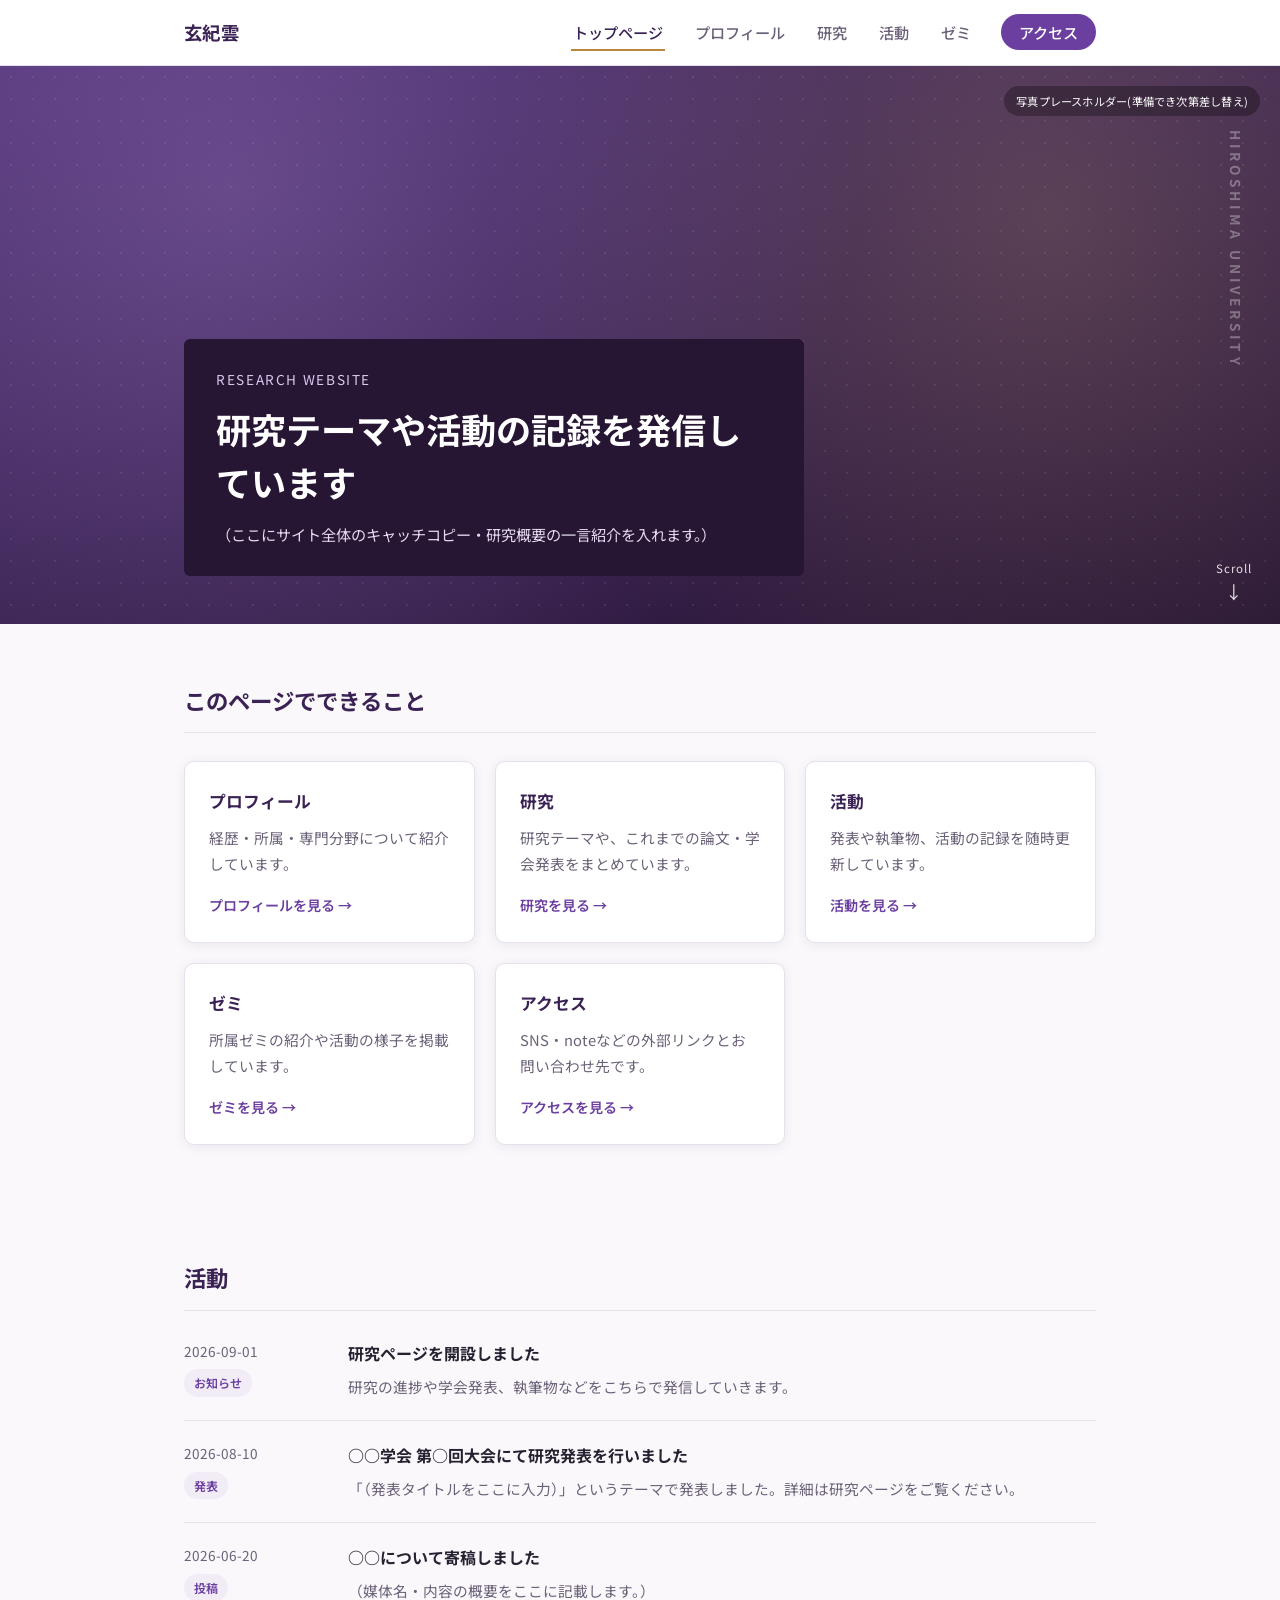
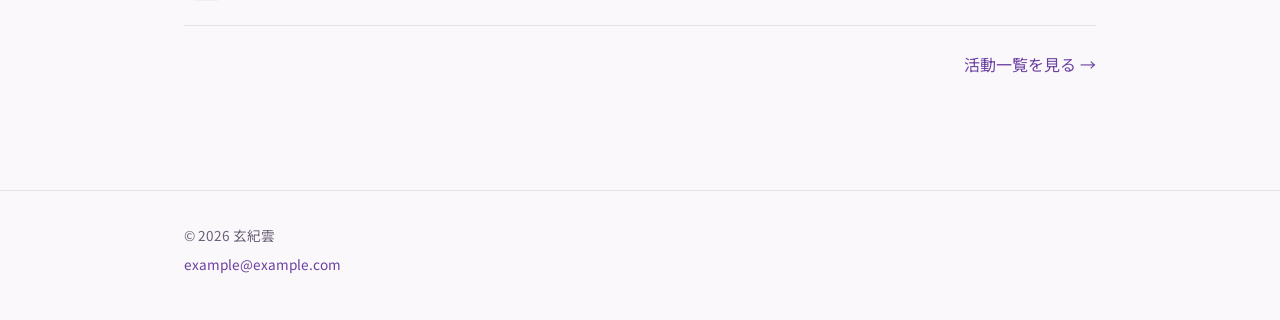
==== index.html @ 5efe521a "初回公開: 研究ページ一式" ====
<!DOCTYPE html>
<html lang="ja">
<head>
<meta charset="UTF-8">
<meta name="viewport" content="width=device-width, initial-scale=1.0">
<title>玄紀雲の研究ページ</title>
<meta name="description" content="玄紀雲(広島大学大学院 人間社会科学研究科)の研究・活動を紹介するページです。">
<link rel="preconnect" href="https://fonts.googleapis.com">
<link rel="preconnect" href="https://fonts.gstatic.com" crossorigin>
<link href="https://fonts.googleapis.com/css2?family=Noto+Sans+JP:wght@400;500;700&display=swap" rel="stylesheet">
<link rel="stylesheet" href="css/style.css">
</head>
<body>

<header id="site-header"></header>

<section class="hero-photo">
  <span class="hero-photo-note">写真プレースホルダー(準備でき次第差し替え)</span>
  <div class="hero-vertical-text" aria-hidden="true">HIROSHIMA UNIVERSITY</div>
  <div class="hero-photo-inner">
    <div class="hero-tagline-box">
      <p class="hero-eyebrow">Research Website</p>
      <h1>研究テーマや活動の記録を発信しています</h1>
      <p class="hero-sub">（ここにサイト全体のキャッチコピー・研究概要の一言紹介を入れます。）</p>
    </div>
  </div>
  <a class="scroll-indicator" href="#page-content">
    <span>Scroll</span>
    <span class="scroll-arrow">&darr;</span>
  </a>
</section>

<section class="section" id="page-content">
  <div class="container">
    <h2 class="section-title">このページでできること</h2>
    <div class="card-grid">
      <div class="card reveal">
        <h3>プロフィール</h3>
        <p>経歴・所属・専門分野について紹介しています。</p>
        <a class="more" href="profile.html">プロフィールを見る &rarr;</a>
      </div>
      <div class="card reveal" style="transition-delay:0.05s">
        <h3>研究</h3>
        <p>研究テーマや、これまでの論文・学会発表をまとめています。</p>
        <a class="more" href="research.html">研究を見る &rarr;</a>
      </div>
      <div class="card reveal" style="transition-delay:0.1s">
        <h3>活動</h3>
        <p>発表や執筆物、活動の記録を随時更新しています。</p>
        <a class="more" href="activity.html">活動を見る &rarr;</a>
      </div>
      <div class="card reveal" style="transition-delay:0.15s">
        <h3>ゼミ</h3>
        <p>所属ゼミの紹介や活動の様子を掲載しています。</p>
        <a class="more" href="seminar.html">ゼミを見る &rarr;</a>
      </div>
      <div class="card reveal" style="transition-delay:0.2s">
        <h3>アクセス</h3>
        <p>SNS・noteなどの外部リンクとお問い合わせ先です。</p>
        <a class="more" href="access.html">アクセスを見る &rarr;</a>
      </div>
    </div>
  </div>
</section>

<section class="section">
  <div class="container">
    <h2 class="section-title">活動</h2>
    <ul id="activity-list-preview"></ul>
    <p class="section-footer"><a href="activity.html">活動一覧を見る &rarr;</a></p>
  </div>
</section>

<footer id="site-footer"></footer>

<script src="js/site-config.js"></script>
<script src="js/activity-data.js"></script>
<script src="js/research-data.js"></script>
<script src="js/common.js"></script>
</body>
</html>
---- css/style.css ----
/* ==========================================================
   基本設定
   ========================================================== */
:root {
  /* ヒーロー(トップの紫の帯)専用。テーマが変わっても固定です */
  --color-hero-from: #4b2e6f;
  --color-hero-to: #271534;

  /* ページ全体のトークン。ライト/ダークで下記のブロックにより切り替わります */
  --color-bg: #faf8fb;
  --color-surface: #ffffff;
  --color-text: #262030;
  --color-text-soft: #6b6178;
  --color-border: #e6e0ea;
  --color-heading: #3a2354;
  --color-link: #6b3fa0;
  --color-accent: #b8873c;
  --color-badge-bg: #f1ecf6;
  --color-photo-placeholder: #e6e0ea;
  --shadow: 0 2px 12px rgba(58, 35, 84, 0.08);
  --shadow-hover: 0 6px 20px rgba(58, 35, 84, 0.14);

  --max-width: 960px;
  --radius: 10px;
}

@media (prefers-color-scheme: dark) {
  :root:not([data-theme="light"]) {
    --color-bg: #17121f;
    --color-surface: #201a2c;
    --color-text: #ece7f2;
    --color-text-soft: #b0a7c2;
    --color-border: #352a44;
    --color-heading: #e9defa;
    --color-link: #b48ee0;
    --color-accent: #d9b46a;
    --color-badge-bg: #2c2338;
    --color-photo-placeholder: #2c2338;
    --shadow: 0 2px 14px rgba(0, 0, 0, 0.35);
    --shadow-hover: 0 8px 24px rgba(0, 0, 0, 0.45);
  }
}

:root[data-theme="dark"] {
  --color-bg: #17121f;
  --color-surface: #201a2c;
  --color-text: #ece7f2;
  --color-text-soft: #b0a7c2;
  --color-border: #352a44;
  --color-heading: #e9defa;
  --color-link: #b48ee0;
  --color-accent: #d9b46a;
  --color-badge-bg: #2c2338;
  --color-photo-placeholder: #2c2338;
  --shadow: 0 2px 14px rgba(0, 0, 0, 0.35);
  --shadow-hover: 0 8px 24px rgba(0, 0, 0, 0.45);
}

* {
  box-sizing: border-box;
}

html {
  scroll-behavior: smooth;
}

body {
  margin: 0;
  font-family: "Noto Sans JP", "Hiragino Sans", "Yu Gothic", sans-serif;
  color: var(--color-text);
  background: var(--color-bg);
  line-height: 1.8;
  -webkit-font-smoothing: antialiased;
}

img {
  max-width: 100%;
  display: block;
}

a {
  color: var(--color-link);
  text-decoration: none;
}

a:hover {
  text-decoration: underline;
}

ul {
  list-style: none;
  margin: 0;
  padding: 0;
}

.container {
  max-width: var(--max-width);
  margin: 0 auto;
  padding: 0 24px;
}

/* ==========================================================
   ヘッダー
   ========================================================== */
#site-header {
  position: sticky;
  top: 0;
  z-index: 100;
  background: var(--color-surface);
  border-bottom: 1px solid var(--color-border);
}

.header-inner {
  max-width: var(--max-width);
  margin: 0 auto;
  padding: 16px 24px;
  display: flex;
  align-items: center;
  justify-content: space-between;
}

.brand {
  font-size: 1.15rem;
  font-weight: 700;
  color: var(--color-heading);
  letter-spacing: 0.02em;
}

.brand:hover {
  text-decoration: none;
}

.site-nav ul {
  display: flex;
  gap: 28px;
}

.site-nav a {
  color: var(--color-text-soft);
  font-size: 0.95rem;
  font-weight: 500;
  padding: 6px 2px;
  border-bottom: 2px solid transparent;
  transition: color 0.15s ease, border-color 0.15s ease;
}

.site-nav a:hover {
  color: var(--color-heading);
  text-decoration: none;
}

.site-nav a.active {
  color: var(--color-heading);
  border-bottom-color: var(--color-accent);
}

.site-nav a.nav-cta {
  color: #fff;
  background: var(--color-link);
  padding: 7px 18px;
  border-radius: 999px;
  border-bottom: none;
}

.site-nav a.nav-cta:hover {
  color: #fff;
  background: var(--color-heading);
}

.site-nav a.nav-cta.active {
  color: #fff;
  background: var(--color-heading);
  border-bottom: none;
}

.nav-toggle {
  display: none;
  flex-direction: column;
  justify-content: center;
  gap: 5px;
  width: 32px;
  height: 32px;
  background: none;
  border: none;
  cursor: pointer;
  padding: 0;
}

.nav-toggle span {
  display: block;
  height: 2px;
  background: var(--color-heading);
  border-radius: 1px;
}

/* ==========================================================
   ヒーロー(トップページ上部・写真プレースホルダー)
   実際の写真ができたら .hero-photo の background を
   画像に差し替えてください(下の解説コメント参照)。
   ========================================================== */
.hero-photo {
  position: relative;
  min-height: 62vh;
  display: flex;
  align-items: flex-end;
  overflow: hidden;
  color: #fff;

  /* ↓ここが写真の代わりのプレースホルダー背景です。
     実際の写真を使う場合は例えば次のように書き換えます:
     background: linear-gradient(180deg, rgba(20,10,30,.45), rgba(20,10,30,.7)),
                 url("images/hero.jpg") center/cover no-repeat; */
  background: radial-gradient(circle at 18% 22%, rgba(180, 143, 224, 0.32), transparent 55%),
    radial-gradient(circle at 82% 28%, rgba(217, 180, 106, 0.22), transparent 50%),
    linear-gradient(160deg, var(--color-hero-from) 0%, var(--color-hero-to) 100%);
}

.hero-photo::after {
  content: "";
  position: absolute;
  inset: 0;
  background-image: radial-gradient(rgba(255, 255, 255, 0.08) 1px, transparent 1px);
  background-size: 22px 22px;
  pointer-events: none;
}

.hero-photo-note {
  position: absolute;
  top: 20px;
  right: 20px;
  z-index: 2;
  font-size: 0.7rem;
  color: #fff;
  background: rgba(0, 0, 0, 0.3);
  padding: 5px 12px;
  border-radius: 999px;
  letter-spacing: 0.02em;
}

.hero-vertical-text {
  position: absolute;
  top: 64px;
  right: 32px;
  z-index: 1;
  writing-mode: vertical-rl;
  font-size: 0.85rem;
  letter-spacing: 0.3em;
  color: rgba(255, 255, 255, 0.32);
  font-weight: 700;
  user-select: none;
}

.hero-photo-inner {
  position: relative;
  z-index: 2;
  max-width: var(--max-width);
  margin: 0 auto;
  width: 100%;
  padding: 0 24px;
}

.hero-tagline-box {
  background: var(--color-hero-to);
  padding: 28px 32px;
  margin: 0 0 48px;
  max-width: 620px;
  border-radius: 6px;
}

.hero-eyebrow {
  font-size: 0.85rem;
  letter-spacing: 0.12em;
  text-transform: uppercase;
  color: #d9c9ec;
  margin: 0 0 12px;
}

.hero-tagline-box h1 {
  font-size: clamp(1.5rem, 3vw, 2.2rem);
  margin: 0 0 12px;
  line-height: 1.5;
}

.hero-sub {
  color: #e6dcf1;
  margin: 0;
  font-size: 0.95rem;
}

.scroll-indicator {
  position: absolute;
  right: 28px;
  bottom: 24px;
  z-index: 2;
  display: flex;
  flex-direction: column;
  align-items: center;
  gap: 4px;
  color: rgba(255, 255, 255, 0.85);
  font-size: 0.72rem;
  letter-spacing: 0.08em;
}

.scroll-indicator:hover {
  color: #fff;
  text-decoration: none;
}

.scroll-arrow {
  font-size: 1.1rem;
  line-height: 1;
}

@media (prefers-reduced-motion: no-preference) {
  .scroll-arrow {
    animation: bounceDown 1.6s ease-in-out infinite;
  }
}

@keyframes bounceDown {
  0%,
  100% {
    transform: translateY(0);
  }
  50% {
    transform: translateY(6px);
  }
}

/* ==========================================================
   共通セクション
   ========================================================== */
.section {
  padding: 56px 24px;
}

.section-title {
  font-size: 1.4rem;
  font-weight: 700;
  color: var(--color-heading);
  margin: 0 0 28px;
  padding-bottom: 12px;
  border-bottom: 1px solid var(--color-border);
}

.page-header {
  padding: 48px 24px 24px;
  max-width: var(--max-width);
  margin: 0 auto;
}

.page-header h1 {
  font-size: 1.8rem;
  color: var(--color-heading);
  margin: 0 0 8px;
}

.page-header p {
  color: var(--color-text-soft);
  margin: 0;
}

/* ==========================================================
   カード(トップページの案内リンクなど)
   ========================================================== */
.card-grid {
  display: grid;
  grid-template-columns: repeat(auto-fit, minmax(220px, 1fr));
  gap: 20px;
}

.card {
  background: var(--color-surface);
  border: 1px solid var(--color-border);
  border-radius: var(--radius);
  padding: 24px;
  box-shadow: var(--shadow);
  transition: transform 0.15s ease, box-shadow 0.15s ease;
}

.card:hover {
  transform: translateY(-2px);
  box-shadow: var(--shadow-hover);
}

.card h3 {
  margin: 0 0 8px;
  color: var(--color-heading);
  font-size: 1.05rem;
}

.card p {
  margin: 0 0 12px;
  color: var(--color-text-soft);
  font-size: 0.92rem;
}

.card a.more {
  font-size: 0.88rem;
  font-weight: 600;
}

/* ==========================================================
   お知らせ一覧
   ========================================================== */
.news-item {
  display: flex;
  gap: 24px;
  padding: 20px 0;
  border-bottom: 1px solid var(--color-border);
}

.news-item:first-child {
  padding-top: 0;
}

.news-meta {
  flex: 0 0 140px;
  display: flex;
  flex-direction: column;
  gap: 6px;
}

.news-date {
  font-size: 0.85rem;
  color: var(--color-text-soft);
}

.news-category {
  display: inline-block;
  font-size: 0.75rem;
  font-weight: 600;
  color: var(--color-link);
  background: var(--color-badge-bg);
  border-radius: 999px;
  padding: 3px 10px;
  width: fit-content;
}

.news-body h3 {
  margin: 0 0 6px;
  font-size: 1rem;
  color: var(--color-text);
}

.news-body p {
  margin: 0;
  color: var(--color-text-soft);
  font-size: 0.92rem;
}

.section-footer {
  margin-top: 24px;
  text-align: right;
}

/* ==========================================================
   プロフィールページ
   ========================================================== */
.profile-layout {
  display: grid;
  grid-template-columns: 200px 1fr;
  gap: 40px;
  align-items: start;
}

.profile-photo {
  width: 200px;
  height: 200px;
  border-radius: var(--radius);
  background: var(--color-photo-placeholder);
  display: flex;
  align-items: center;
  justify-content: center;
  color: var(--color-text-soft);
  font-size: 0.85rem;
  text-align: center;
  overflow: hidden;
}

.profile-info h2 {
  margin: 0 0 4px;
  color: var(--color-heading);
}

.profile-info .affiliation {
  color: var(--color-text-soft);
  margin: 0 0 20px;
}

.profile-info .intro {
  white-space: pre-line;
}

/* ==========================================================
   研究・業績ページ
   ========================================================== */
.research-theme {
  padding: 20px 0;
  border-bottom: 1px solid var(--color-border);
}

.research-theme:last-child {
  border-bottom: none;
}

.research-theme h3 {
  margin: 0 0 8px;
  color: var(--color-heading);
}

.research-theme p {
  margin: 0;
  color: var(--color-text-soft);
}

.pub-item {
  display: flex;
  gap: 16px;
  padding: 14px 0;
  border-bottom: 1px solid var(--color-border);
  font-size: 0.94rem;
}

.pub-item:last-child {
  border-bottom: none;
}

.pub-year {
  flex: 0 0 52px;
  color: var(--color-text-soft);
}

.pub-type {
  flex: 0 0 84px;
  color: var(--color-link);
  font-weight: 600;
}

.pub-text {
  flex: 1;
}

/* ==========================================================
   アクセスページ(SNS一覧・連絡先)
   ========================================================== */
.sns-list li {
  padding: 14px 0;
  border-bottom: 1px solid var(--color-border);
  font-size: 1rem;
}

.sns-list li:last-child {
  border-bottom: none;
}

.sns-list .empty {
  color: var(--color-text-soft);
  font-size: 0.92rem;
}

.contact-card {
  background: var(--color-surface);
  border: 1px solid var(--color-border);
  border-radius: var(--radius);
  padding: 32px;
  box-shadow: var(--shadow);
  max-width: 480px;
}

.contact-card dt {
  font-size: 0.82rem;
  color: var(--color-text-soft);
  margin-top: 16px;
}

.contact-card dt:first-child {
  margin-top: 0;
}

.contact-card dd {
  margin: 4px 0 0;
  font-size: 1rem;
}

/* ==========================================================
   フッター
   ========================================================== */
#site-footer {
  border-top: 1px solid var(--color-border);
  margin-top: 40px;
}

.footer-inner {
  max-width: var(--max-width);
  margin: 0 auto;
  padding: 28px 24px 40px;
  color: var(--color-text-soft);
  font-size: 0.85rem;
}

.footer-inner p {
  margin: 4px 0;
}

/* ==========================================================
   動きの演出(スクロールで要素がふわっと表示される)
   .reveal を付けた要素は、画面内に入ったタイミングで
   js/common.js の setupScrollReveal() が is-visible を付与します。
   ========================================================== */
@media (prefers-reduced-motion: no-preference) {
  .reveal {
    opacity: 0;
    transform: translateY(16px);
    transition: opacity 0.5s ease, transform 0.5s ease;
  }

  .reveal.is-visible {
    opacity: 1;
    transform: translateY(0);
  }
}

/* ==========================================================
   レスポンシブ(スマートフォン)
   ========================================================== */
@media (max-width: 720px) {
  .nav-toggle {
    display: flex;
  }

  .site-nav {
    position: absolute;
    top: 100%;
    left: 0;
    right: 0;
    background: var(--color-surface);
    border-bottom: 1px solid var(--color-border);
    display: none;
  }

  .site-nav.open {
    display: block;
  }

  .site-nav ul {
    flex-direction: column;
    padding: 8px 24px 16px;
    gap: 4px;
  }

  .site-nav a {
    display: block;
    padding: 10px 0;
    border-bottom: none;
  }

  .profile-layout {
    grid-template-columns: 1fr;
  }

  .profile-photo {
    width: 140px;
    height: 140px;
  }

  .news-item {
    flex-direction: column;
    gap: 8px;
  }

  .news-meta {
    flex-direction: row;
    align-items: center;
  }

  .hero-photo {
    min-height: 52vh;
  }

  .hero-vertical-text {
    display: none;
  }

  .hero-tagline-box {
    padding: 20px 22px;
    margin-bottom: 40px;
  }
}
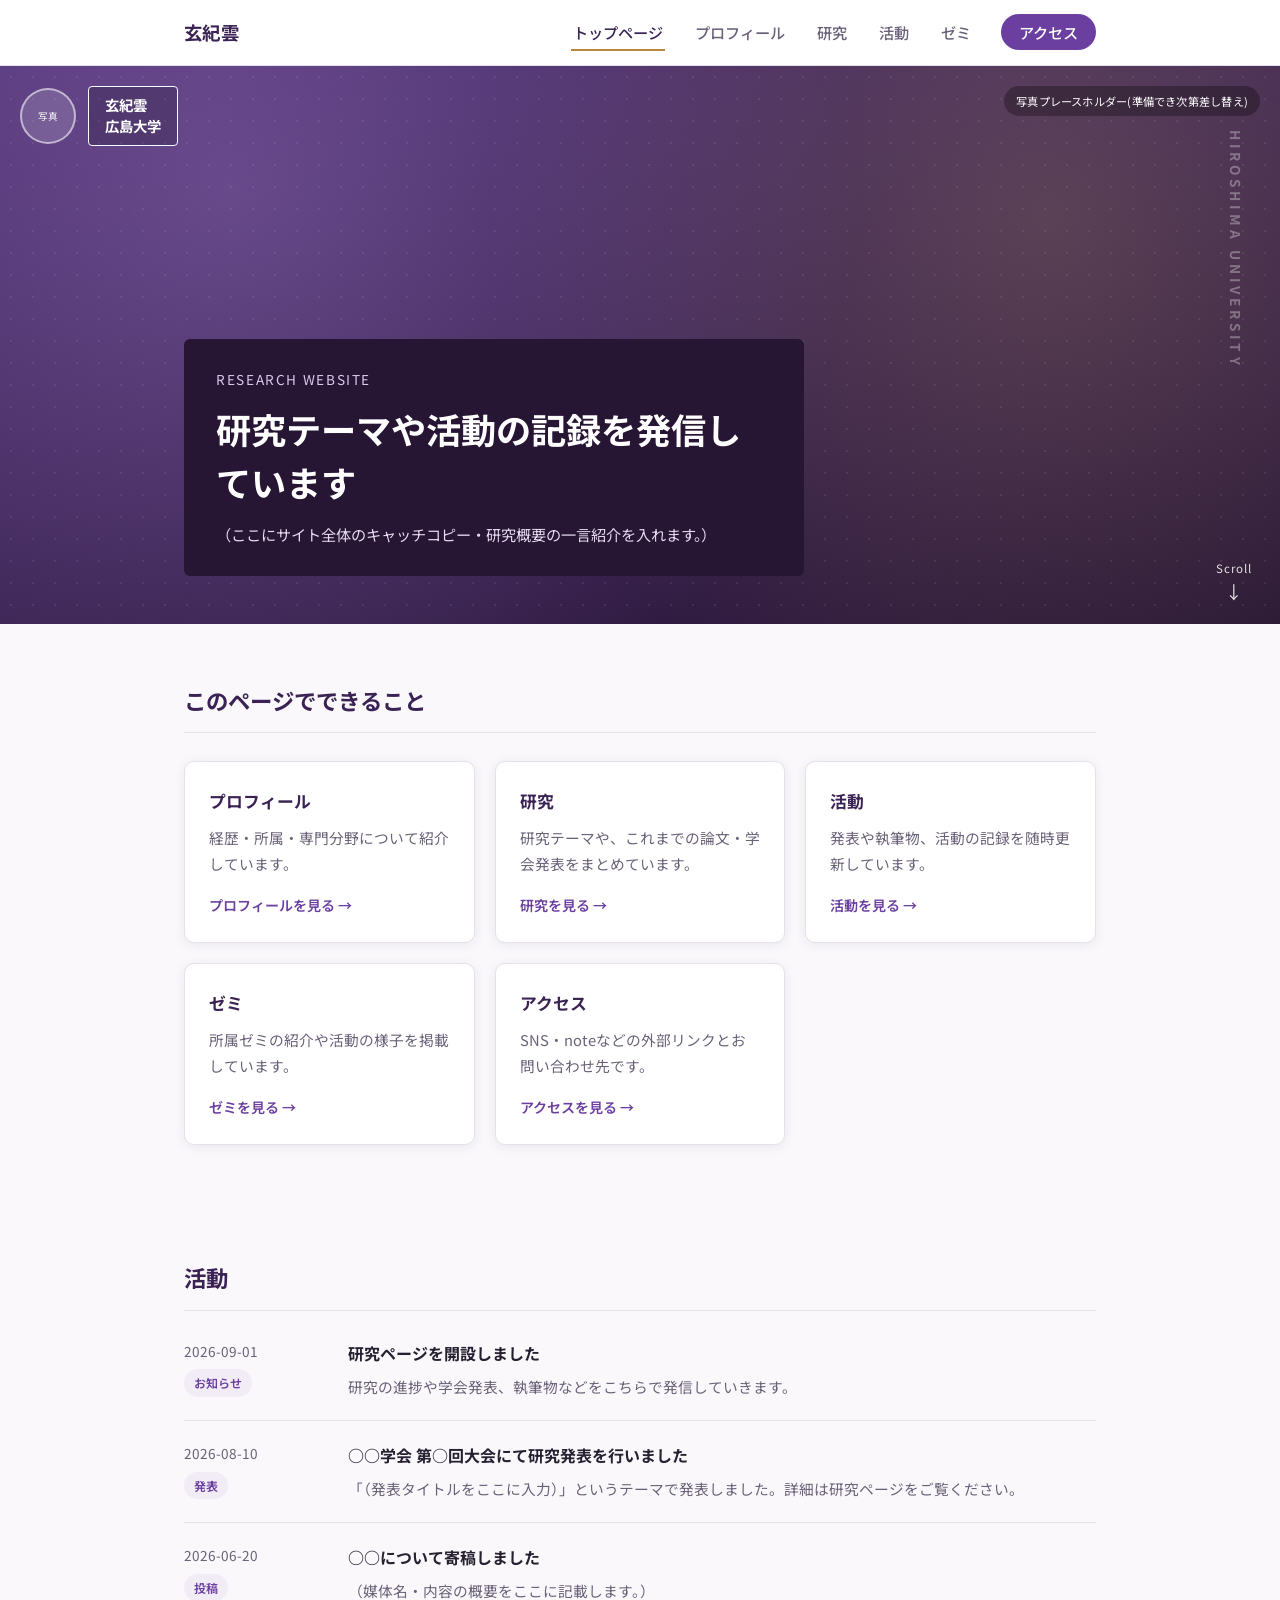
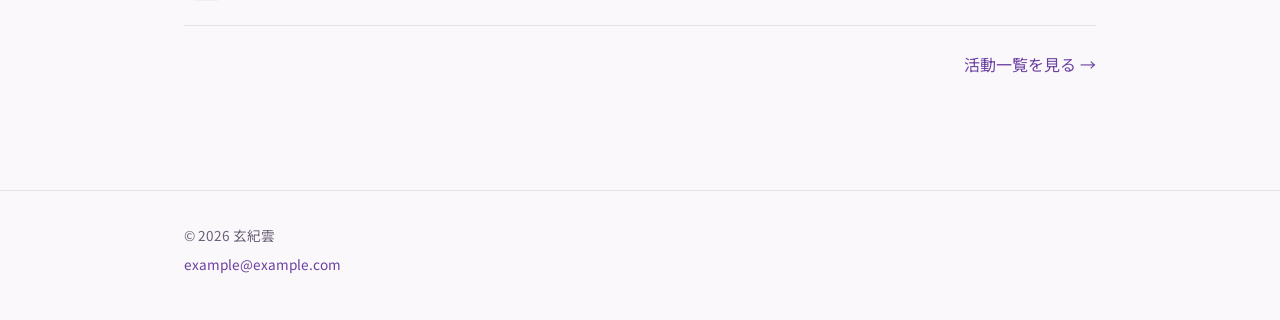
==== commit 53ae45d2: "トップにアイコン+氏名・所属バッジを追加" ====
--- a/index.html
+++ b/index.html
@@ -16,6 +16,10 @@
 
 <section class="hero-photo">
   <span class="hero-photo-note">写真プレースホルダー(準備でき次第差し替え)</span>
+  <div class="hero-identity">
+    <div class="hero-icon">写真</div>
+    <div class="hero-identity-box">玄紀雲<br>広島大学</div>
+  </div>
   <div class="hero-vertical-text" aria-hidden="true">HIROSHIMA UNIVERSITY</div>
   <div class="hero-photo-inner">
     <div class="hero-tagline-box">
--- a/css/style.css
+++ b/css/style.css
@@ -237,6 +237,53 @@
   letter-spacing: 0.02em;
 }
 
+/* 左上のアイコン+名前バッジ。
+   実際のアイコン画像ができたら .hero-icon の中身を
+   <img src="images/icon.jpg" alt=""> に差し替えてください。 */
+.hero-identity {
+  position: absolute;
+  top: 20px;
+  left: 20px;
+  z-index: 2;
+  display: flex;
+  align-items: center;
+  gap: 12px;
+}
+
+.hero-icon {
+  width: 56px;
+  height: 56px;
+  border-radius: 50%;
+  background: rgba(255, 255, 255, 0.15);
+  border: 2px solid rgba(255, 255, 255, 0.55);
+  display: flex;
+  align-items: center;
+  justify-content: center;
+  color: #fff;
+  font-size: 0.6rem;
+  text-align: center;
+  line-height: 1.3;
+  overflow: hidden;
+  flex-shrink: 0;
+}
+
+.hero-icon img {
+  width: 100%;
+  height: 100%;
+  object-fit: cover;
+}
+
+.hero-identity-box {
+  border: 1.5px solid #fff;
+  border-radius: 4px;
+  background: rgba(0, 0, 0, 0.18);
+  color: #fff;
+  padding: 8px 16px;
+  font-size: 0.9rem;
+  font-weight: 700;
+  line-height: 1.45;
+}
+
 .hero-vertical-text {
   position: absolute;
   top: 64px;
@@ -686,4 +733,21 @@
     padding: 20px 22px;
     margin-bottom: 40px;
   }
-}
+
+  .hero-icon {
+    width: 40px;
+    height: 40px;
+    font-size: 0.5rem;
+  }
+
+  .hero-identity-box {
+    font-size: 0.78rem;
+    padding: 6px 12px;
+  }
+
+  .hero-photo-note {
+    max-width: 130px;
+    font-size: 0.62rem;
+    text-align: right;
+  }
+}
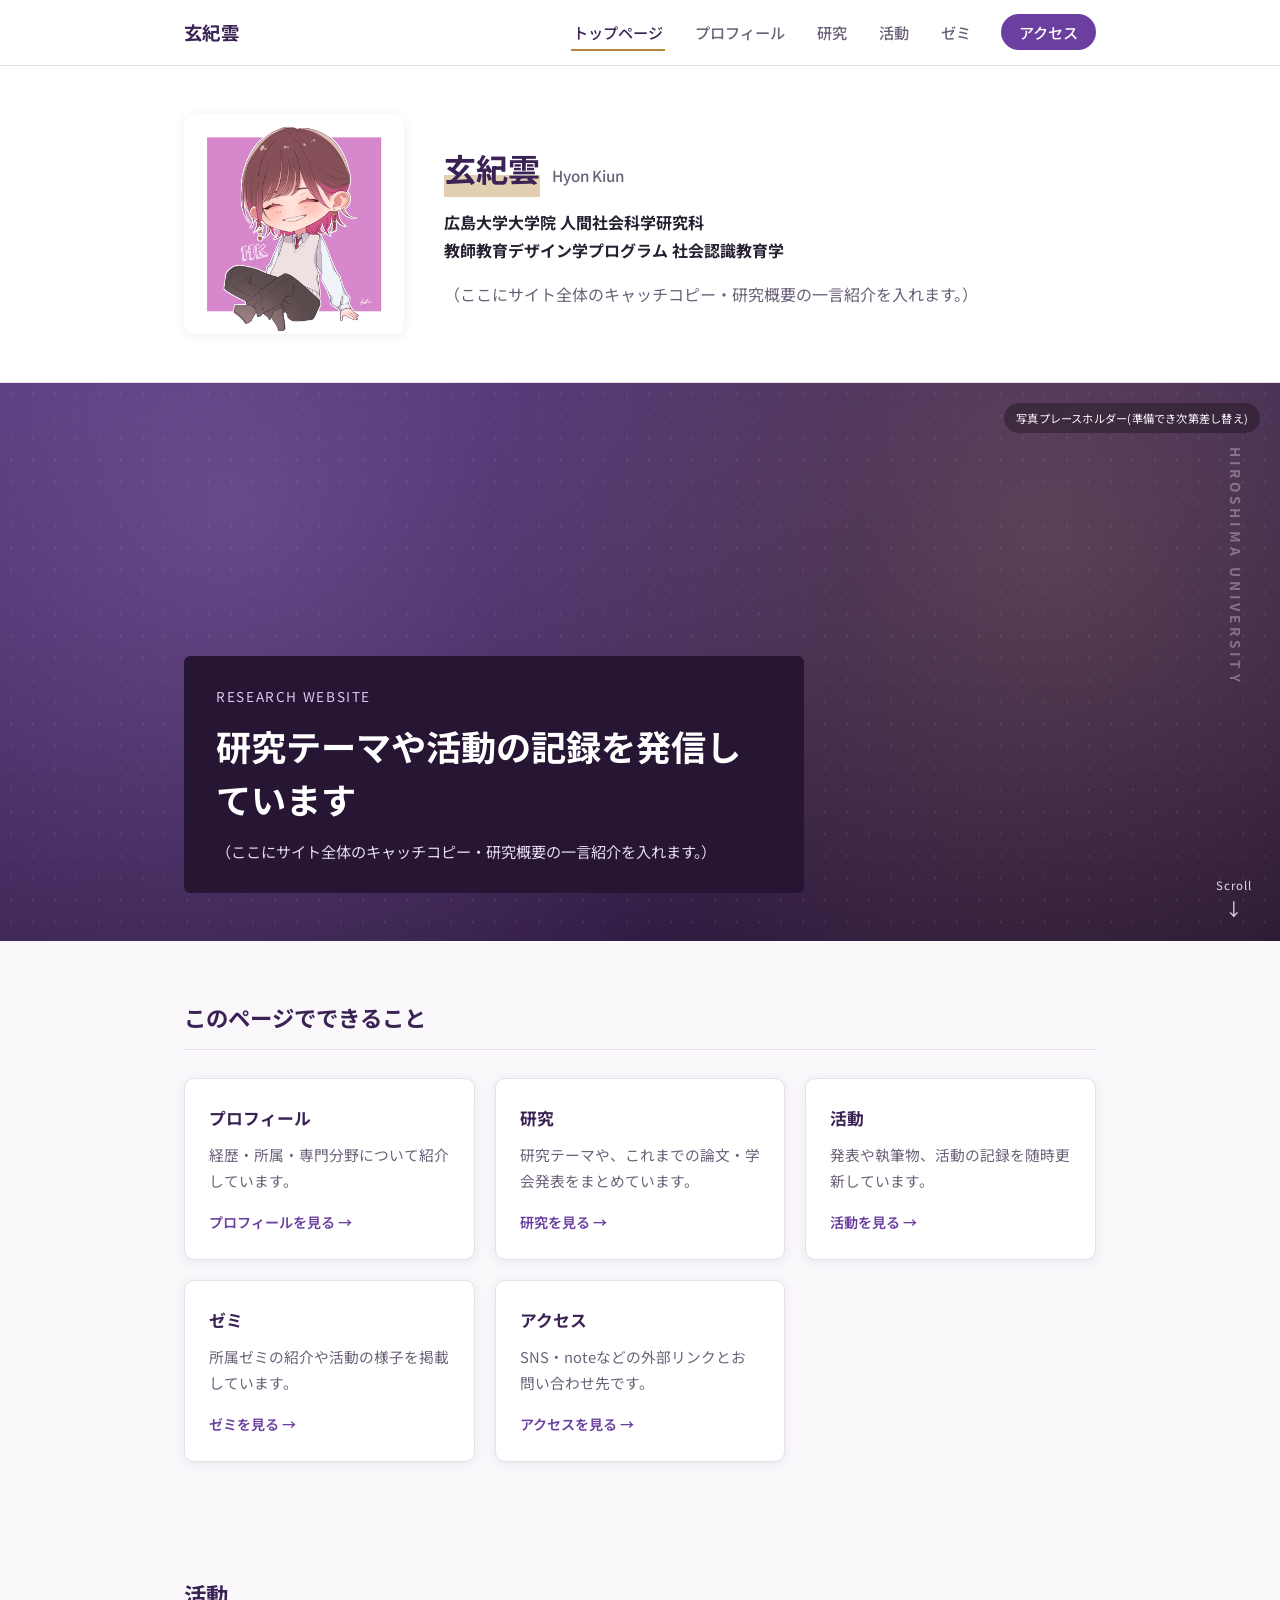
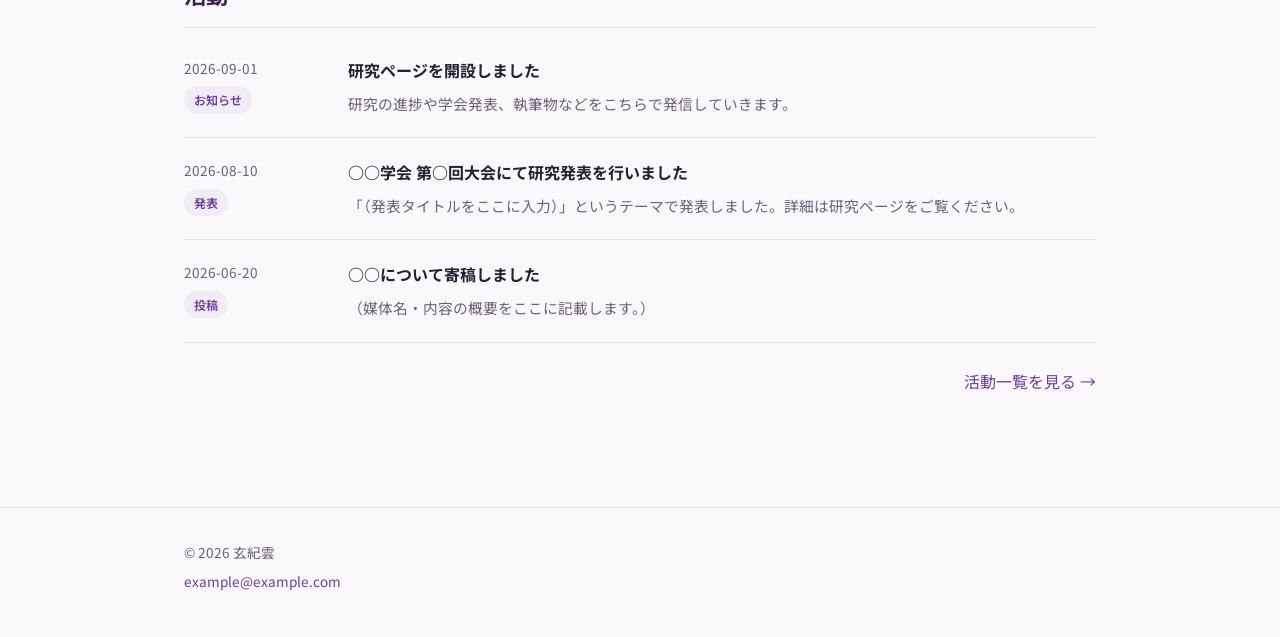
==== commit bdac6aa4: "実際のアイコン画像を追加し、トップに大きく氏名・所属を表示" ====
--- a/index.html
+++ b/index.html
@@ -14,12 +14,21 @@
 
 <header id="site-header"></header>
 
+<section class="intro-profile">
+  <div class="container intro-profile-inner">
+    <div class="intro-photo">
+      <img src="images/icon.png" alt="玄紀雲">
+    </div>
+    <div class="intro-text">
+      <h1><span class="intro-highlight">玄紀雲</span> <span class="intro-name-en">Hyon Kiun</span></h1>
+      <p class="intro-affiliation">広島大学大学院 人間社会科学研究科<br>教師教育デザイン学プログラム 社会認識教育学</p>
+      <p class="intro-body">（ここにサイト全体のキャッチコピー・研究概要の一言紹介を入れます。）</p>
+    </div>
+  </div>
+</section>
+
 <section class="hero-photo">
   <span class="hero-photo-note">写真プレースホルダー(準備でき次第差し替え)</span>
-  <div class="hero-identity">
-    <div class="hero-icon">写真</div>
-    <div class="hero-identity-box">玄紀雲<br>広島大学</div>
-  </div>
   <div class="hero-vertical-text" aria-hidden="true">HIROSHIMA UNIVERSITY</div>
   <div class="hero-photo-inner">
     <div class="hero-tagline-box">
--- a/css/style.css
+++ b/css/style.css
@@ -194,7 +194,77 @@
 }
 
 /* ==========================================================
-   ヒーロー(トップページ上部・写真プレースホルダー)
+   トップの自己紹介(アイコン+氏名・所属)
+   ========================================================== */
+.intro-profile {
+  background: var(--color-surface);
+  border-bottom: 1px solid var(--color-border);
+  padding: 48px 24px;
+}
+
+.intro-profile-inner {
+  display: flex;
+  align-items: center;
+  gap: 40px;
+  flex-wrap: wrap;
+}
+
+.intro-photo {
+  flex: 0 0 220px;
+  width: 220px;
+  height: 220px;
+  border-radius: var(--radius);
+  overflow: hidden;
+  background: var(--color-badge-bg);
+  box-shadow: var(--shadow);
+}
+
+.intro-photo img {
+  width: 100%;
+  height: 100%;
+  object-fit: cover;
+}
+
+.intro-text {
+  flex: 1;
+  min-width: 260px;
+}
+
+.intro-text h1 {
+  display: flex;
+  align-items: baseline;
+  flex-wrap: wrap;
+  gap: 12px;
+  font-size: 2rem;
+  margin: 0 0 12px;
+  color: var(--color-heading);
+}
+
+.intro-highlight {
+  background: linear-gradient(transparent 62%, rgba(184, 135, 60, 0.4) 62%);
+}
+
+.intro-name-en {
+  font-size: 0.95rem;
+  font-weight: 500;
+  color: var(--color-text-soft);
+}
+
+.intro-affiliation {
+  font-weight: 700;
+  color: var(--color-text);
+  margin: 0 0 16px;
+  line-height: 1.7;
+}
+
+.intro-body {
+  color: var(--color-text-soft);
+  margin: 0;
+  max-width: 600px;
+}
+
+/* ==========================================================
+   ヒーロー(自己紹介の下・写真プレースホルダー)
    実際の写真ができたら .hero-photo の background を
    画像に差し替えてください(下の解説コメント参照)。
    ========================================================== */
@@ -237,53 +307,6 @@
   letter-spacing: 0.02em;
 }
 
-/* 左上のアイコン+名前バッジ。
-   実際のアイコン画像ができたら .hero-icon の中身を
-   <img src="images/icon.jpg" alt=""> に差し替えてください。 */
-.hero-identity {
-  position: absolute;
-  top: 20px;
-  left: 20px;
-  z-index: 2;
-  display: flex;
-  align-items: center;
-  gap: 12px;
-}
-
-.hero-icon {
-  width: 56px;
-  height: 56px;
-  border-radius: 50%;
-  background: rgba(255, 255, 255, 0.15);
-  border: 2px solid rgba(255, 255, 255, 0.55);
-  display: flex;
-  align-items: center;
-  justify-content: center;
-  color: #fff;
-  font-size: 0.6rem;
-  text-align: center;
-  line-height: 1.3;
-  overflow: hidden;
-  flex-shrink: 0;
-}
-
-.hero-icon img {
-  width: 100%;
-  height: 100%;
-  object-fit: cover;
-}
-
-.hero-identity-box {
-  border: 1.5px solid #fff;
-  border-radius: 4px;
-  background: rgba(0, 0, 0, 0.18);
-  color: #fff;
-  padding: 8px 16px;
-  font-size: 0.9rem;
-  font-weight: 700;
-  line-height: 1.45;
-}
-
 .hero-vertical-text {
   position: absolute;
   top: 64px;
@@ -525,6 +548,12 @@
   overflow: hidden;
 }
 
+.profile-photo img {
+  width: 100%;
+  height: 100%;
+  object-fit: cover;
+}
+
 .profile-info h2 {
   margin: 0 0 4px;
   color: var(--color-heading);
@@ -734,20 +763,29 @@
     margin-bottom: 40px;
   }
 
-  .hero-icon {
-    width: 40px;
-    height: 40px;
-    font-size: 0.5rem;
-  }
-
-  .hero-identity-box {
-    font-size: 0.78rem;
-    padding: 6px 12px;
-  }
-
   .hero-photo-note {
     max-width: 130px;
     font-size: 0.62rem;
     text-align: right;
   }
-}
+
+  .intro-profile {
+    padding: 32px 24px;
+  }
+
+  .intro-profile-inner {
+    flex-direction: column;
+    align-items: flex-start;
+    gap: 20px;
+  }
+
+  .intro-photo {
+    flex: 0 0 160px;
+    width: 160px;
+    height: 160px;
+  }
+
+  .intro-text h1 {
+    font-size: 1.6rem;
+  }
+}
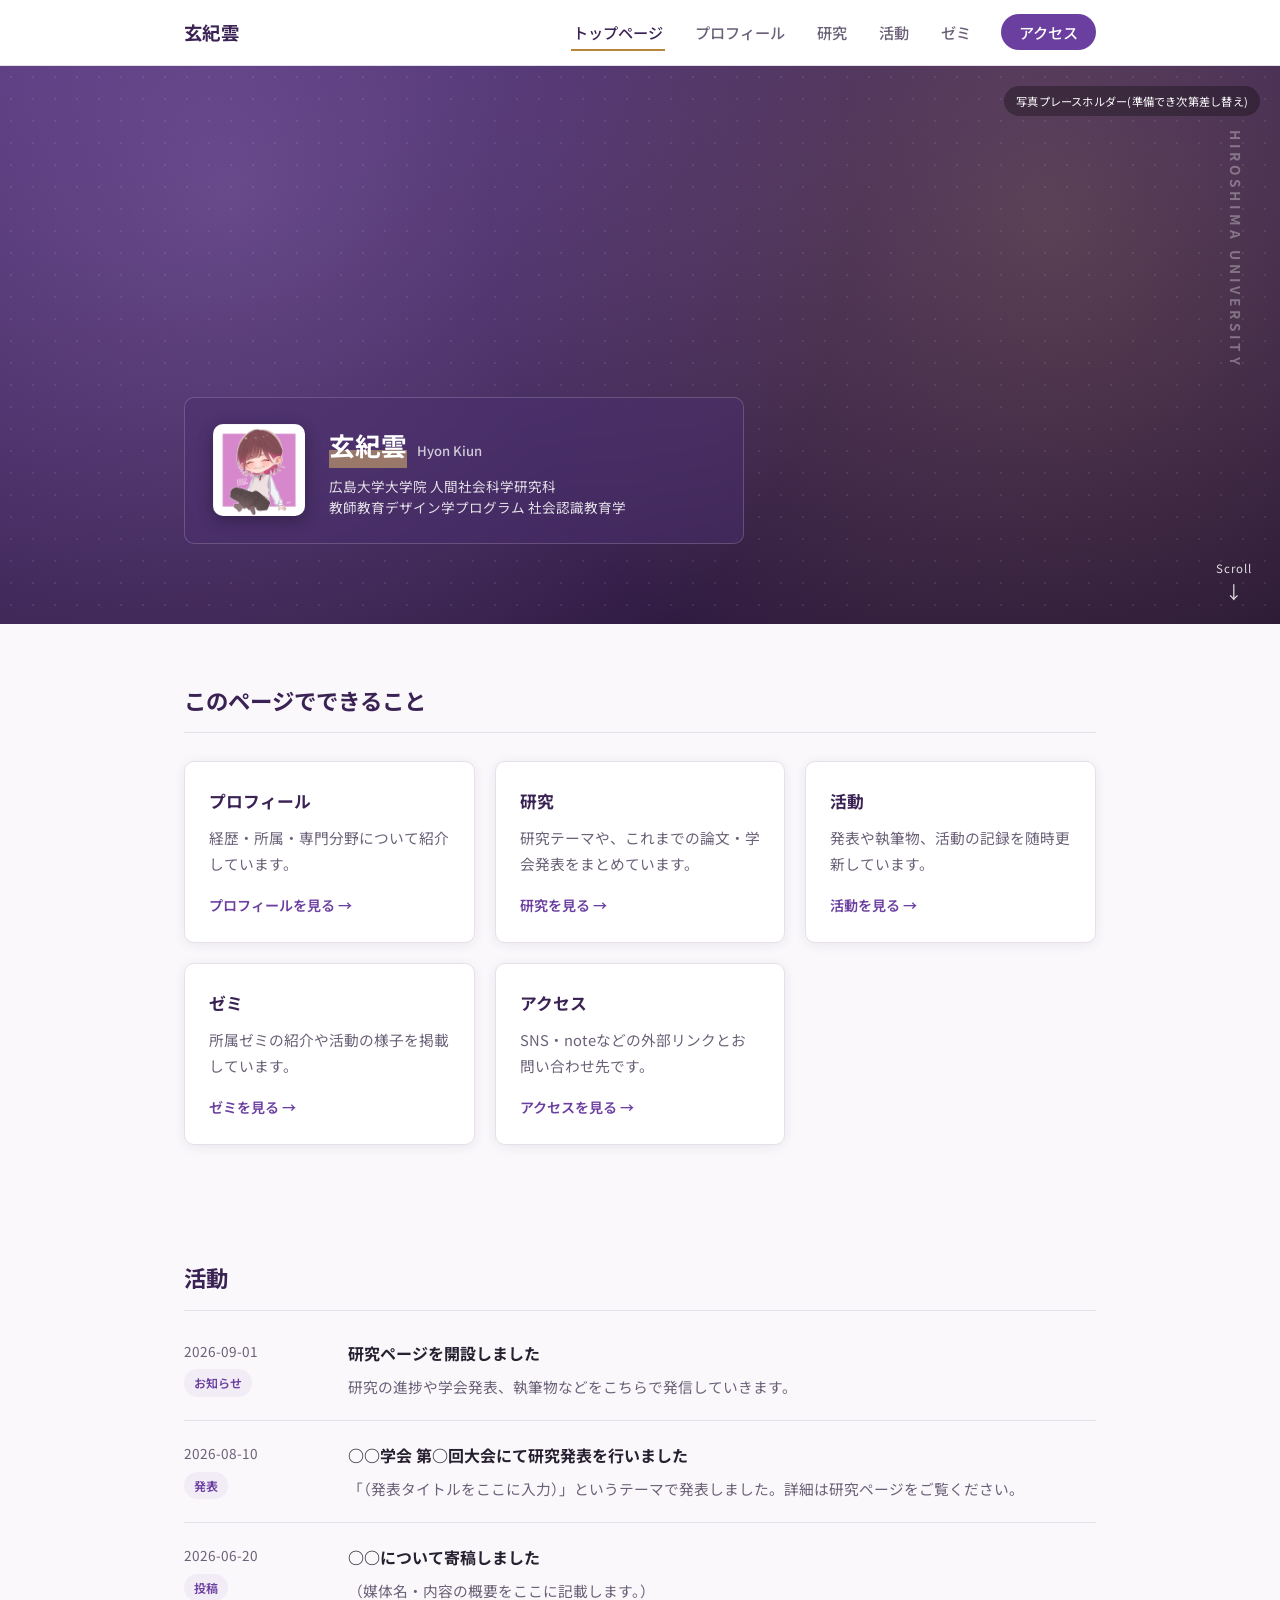
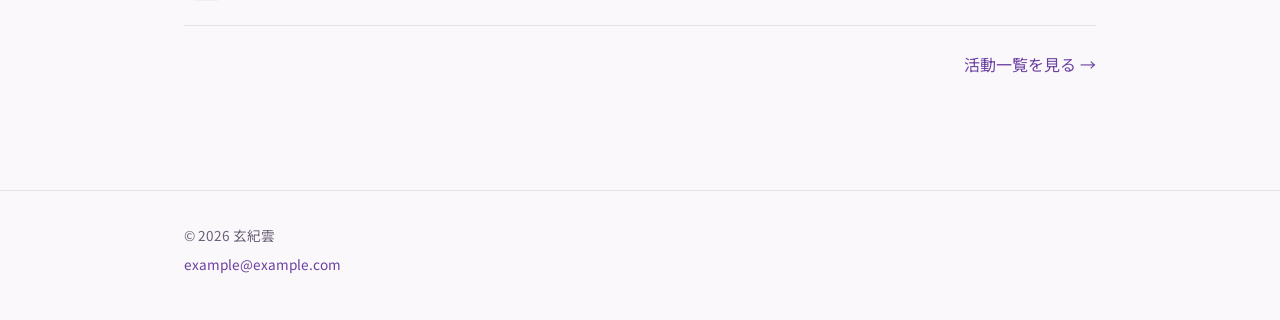
==== commit 42b9a1d5: "ヒーロー内に自己紹介を統合し、半透明の紫ボックスに変更" ====
--- a/index.html
+++ b/index.html
@@ -14,27 +14,18 @@
 
 <header id="site-header"></header>
 
-<section class="intro-profile">
-  <div class="container intro-profile-inner">
-    <div class="intro-photo">
-      <img src="images/icon.png" alt="玄紀雲">
-    </div>
-    <div class="intro-text">
-      <h1><span class="intro-highlight">玄紀雲</span> <span class="intro-name-en">Hyon Kiun</span></h1>
-      <p class="intro-affiliation">広島大学大学院 人間社会科学研究科<br>教師教育デザイン学プログラム 社会認識教育学</p>
-      <p class="intro-body">（ここにサイト全体のキャッチコピー・研究概要の一言紹介を入れます。）</p>
-    </div>
-  </div>
-</section>
-
 <section class="hero-photo">
   <span class="hero-photo-note">写真プレースホルダー(準備でき次第差し替え)</span>
   <div class="hero-vertical-text" aria-hidden="true">HIROSHIMA UNIVERSITY</div>
   <div class="hero-photo-inner">
     <div class="hero-tagline-box">
-      <p class="hero-eyebrow">Research Website</p>
-      <h1>研究テーマや活動の記録を発信しています</h1>
-      <p class="hero-sub">（ここにサイト全体のキャッチコピー・研究概要の一言紹介を入れます。）</p>
+      <div class="hero-intro-photo">
+        <img src="images/icon.png" alt="玄紀雲">
+      </div>
+      <div class="hero-intro-text">
+        <h1><span class="hero-intro-highlight">玄紀雲</span> <span class="hero-intro-name-en">Hyon Kiun</span></h1>
+        <p class="hero-intro-affiliation">広島大学大学院 人間社会科学研究科<br>教師教育デザイン学プログラム 社会認識教育学</p>
+      </div>
     </div>
   </div>
   <a class="scroll-indicator" href="#page-content">
--- a/css/style.css
+++ b/css/style.css
@@ -194,77 +194,7 @@
 }
 
 /* ==========================================================
-   トップの自己紹介(アイコン+氏名・所属)
-   ========================================================== */
-.intro-profile {
-  background: var(--color-surface);
-  border-bottom: 1px solid var(--color-border);
-  padding: 48px 24px;
-}
-
-.intro-profile-inner {
-  display: flex;
-  align-items: center;
-  gap: 40px;
-  flex-wrap: wrap;
-}
-
-.intro-photo {
-  flex: 0 0 220px;
-  width: 220px;
-  height: 220px;
-  border-radius: var(--radius);
-  overflow: hidden;
-  background: var(--color-badge-bg);
-  box-shadow: var(--shadow);
-}
-
-.intro-photo img {
-  width: 100%;
-  height: 100%;
-  object-fit: cover;
-}
-
-.intro-text {
-  flex: 1;
-  min-width: 260px;
-}
-
-.intro-text h1 {
-  display: flex;
-  align-items: baseline;
-  flex-wrap: wrap;
-  gap: 12px;
-  font-size: 2rem;
-  margin: 0 0 12px;
-  color: var(--color-heading);
-}
-
-.intro-highlight {
-  background: linear-gradient(transparent 62%, rgba(184, 135, 60, 0.4) 62%);
-}
-
-.intro-name-en {
-  font-size: 0.95rem;
-  font-weight: 500;
-  color: var(--color-text-soft);
-}
-
-.intro-affiliation {
-  font-weight: 700;
-  color: var(--color-text);
-  margin: 0 0 16px;
-  line-height: 1.7;
-}
-
-.intro-body {
-  color: var(--color-text-soft);
-  margin: 0;
-  max-width: 600px;
-}
-
-/* ==========================================================
-   ヒーロー(自己紹介の下・写真プレースホルダー)
+   ヒーロー(トップページ上部・写真プレースホルダー)
    実際の写真ができたら .hero-photo の background を
    画像に差し替えてください(下の解説コメント参照)。
    ========================================================== */
@@ -330,31 +260,59 @@
 }
 
 .hero-tagline-box {
-  background: var(--color-hero-to);
-  padding: 28px 32px;
-  margin: 0 0 48px;
-  max-width: 620px;
-  border-radius: 6px;
-}
-
-.hero-eyebrow {
+  background: rgba(75, 46, 111, 0.5);
+  backdrop-filter: blur(10px);
+  -webkit-backdrop-filter: blur(10px);
+  border: 1px solid rgba(255, 255, 255, 0.18);
+  padding: 24px 28px;
+  margin: 0 0 80px;
+  max-width: 560px;
+  border-radius: 10px;
+  display: flex;
+  align-items: center;
+  gap: 24px;
+}
+
+.hero-intro-photo {
+  flex: 0 0 92px;
+  width: 92px;
+  height: 92px;
+  border-radius: 10px;
+  overflow: hidden;
+  box-shadow: 0 4px 16px rgba(0, 0, 0, 0.3);
+}
+
+.hero-intro-photo img {
+  width: 100%;
+  height: 100%;
+  object-fit: cover;
+}
+
+.hero-intro-text h1 {
+  display: flex;
+  align-items: baseline;
+  flex-wrap: wrap;
+  gap: 10px;
+  font-size: clamp(1.2rem, 2.4vw, 1.6rem);
+  margin: 0 0 8px;
+  color: #fff;
+}
+
+.hero-intro-highlight {
+  background: linear-gradient(transparent 60%, rgba(217, 180, 106, 0.55) 60%);
+}
+
+.hero-intro-name-en {
+  font-size: 0.82rem;
+  font-weight: 500;
+  color: rgba(255, 255, 255, 0.75);
+}
+
+.hero-intro-affiliation {
+  margin: 0;
   font-size: 0.85rem;
-  letter-spacing: 0.12em;
-  text-transform: uppercase;
-  color: #d9c9ec;
-  margin: 0 0 12px;
-}
-
-.hero-tagline-box h1 {
-  font-size: clamp(1.5rem, 3vw, 2.2rem);
-  margin: 0 0 12px;
-  line-height: 1.5;
-}
-
-.hero-sub {
-  color: #e6dcf1;
-  margin: 0;
-  font-size: 0.95rem;
+  color: rgba(255, 255, 255, 0.85);
+  line-height: 1.6;
 }
 
 .scroll-indicator {
@@ -759,8 +717,17 @@
   }
 
   .hero-tagline-box {
-    padding: 20px 22px;
-    margin-bottom: 40px;
+    padding: 18px 20px;
+    margin-bottom: 90px;
+    flex-direction: column;
+    align-items: flex-start;
+    gap: 14px;
+  }
+
+  .hero-intro-photo {
+    flex: 0 0 72px;
+    width: 72px;
+    height: 72px;
   }
 
   .hero-photo-note {
@@ -768,24 +735,4 @@
     font-size: 0.62rem;
     text-align: right;
   }
-
-  .intro-profile {
-    padding: 32px 24px;
-  }
-
-  .intro-profile-inner {
-    flex-direction: column;
-    align-items: flex-start;
-    gap: 20px;
-  }
-
-  .intro-photo {
-    flex: 0 0 160px;
-    width: 160px;
-    height: 160px;
-  }
-
-  .intro-text h1 {
-    font-size: 1.6rem;
-  }
-}
+}
